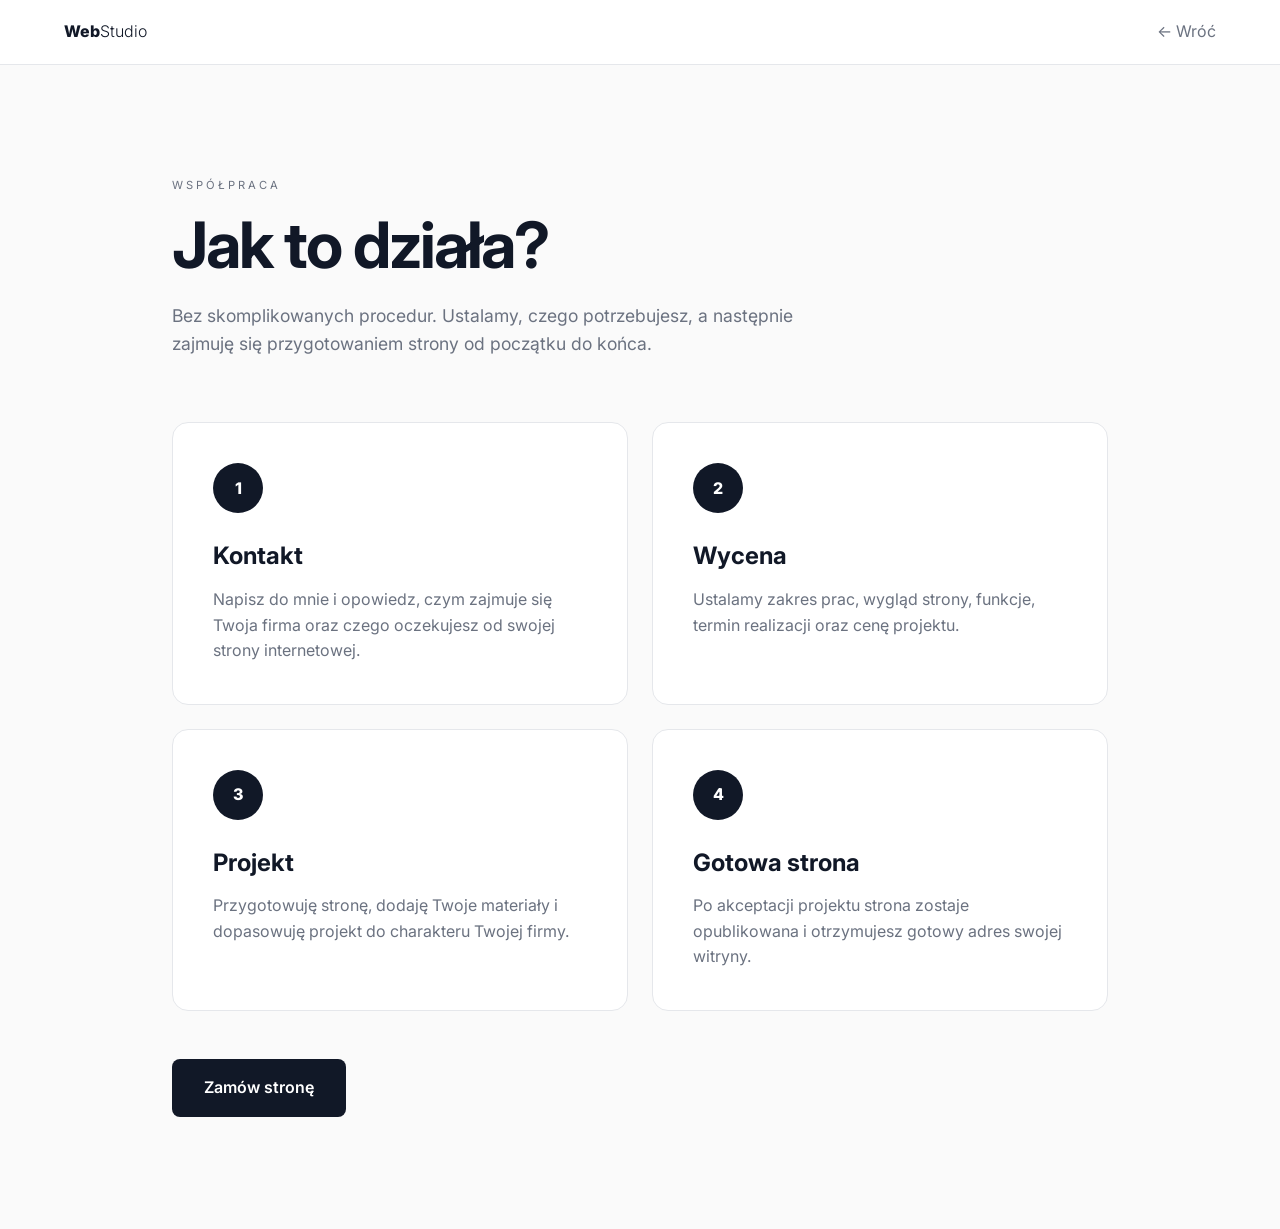
==== jak-to-dziala.html @ d06c2d69 "Create jak-to-dziala.html" ====
<!DOCTYPE html><html lang="pl">
<head><meta charset="UTF-8">
<meta name="viewport" content="width=device-width, initial-scale=1.0"><title>Jak to działa | WebStudio</title><link href="https://fonts.googleapis.com/css2?family=Inter:wght@300;400;500;600;700;800&display=swap" rel="stylesheet"><style>

*{
    margin:0;
    padding:0;
    box-sizing:border-box;
}

body{
    font-family:'Inter',sans-serif;
    background:#fafafa;
    color:#111827;
    line-height:1.6;
}

nav{
    padding:1.2rem 4rem;
    background:#fff;
    border-bottom:1px solid #e5e7eb;
    display:flex;
    justify-content:space-between;
}

nav a{
    text-decoration:none;
    color:#111827;
}

.logo{
    font-weight:800;
}

.logo span{
    font-weight:300;
}

.back{
    color:#6b7280;
}

main{
    max-width:1000px;
    margin:auto;
    padding:7rem 2rem;
}

.label{
    color:#6b7280;
    text-transform:uppercase;
    letter-spacing:3px;
    font-size:.7rem;
    margin-bottom:1rem;
}

h1{
    font-size:clamp(2.5rem,5vw,4.5rem);
    line-height:1.05;
    letter-spacing:-2px;
    margin-bottom:1.5rem;
}

.intro{
    color:#6b7280;
    font-size:1.1rem;
    max-width:650px;
    margin-bottom:4rem;
}

.steps{
    display:grid;
    grid-template-columns:1fr 1fr;
    gap:1.5rem;
}

.step{
    background:#fff;
    border:1px solid #e5e7eb;
    border-radius:16px;
    padding:2.5rem;
    transition:.3s;
}

.step:hover{
    transform:translateY(-5px);
    box-shadow:0 20px 40px rgba(0,0,0,.06);
}

.number{
    width:50px;
    height:50px;
    border-radius:50%;
    background:#111827;
    color:#fff;
    display:flex;
    align-items:center;
    justify-content:center;
    font-weight:800;
    margin-bottom:1.5rem;
}

.step h2{
    margin-bottom:.7rem;
}

.step p{
    color:#6b7280;
}

.button{
    display:inline-block;
    margin-top:3rem;
    padding:1rem 2rem;
    background:#111827;
    color:#fff;
    border-radius:8px;
    text-decoration:none;
    font-weight:600;
}

@media(max-width:700px){

    nav{
        padding:1rem 1.3rem;
    }

    main{
        padding:5rem 1.3rem;
    }

    .steps{
        grid-template-columns:1fr;
    }

}

</style></head><body><nav><a href="index.html" class="logo">
Web<span>Studio</span>
</a><a href="index.html" class="back">
← Wróć
</a></nav><main><div class="label">
Współpraca
</div><h1>
Jak to działa?
</h1><p class="intro">
Bez skomplikowanych procedur. Ustalamy, czego potrzebujesz,
a następnie zajmuję się przygotowaniem strony od początku do końca.
</p><div class="steps"><div class="step"><div class="number">
1
</div><h2>
Kontakt
</h2><p>
Napisz do mnie i opowiedz, czym zajmuje się Twoja firma
oraz czego oczekujesz od swojej strony internetowej.
</p></div><div class="step"><div class="number">
2
</div><h2>
Wycena
</h2><p>
Ustalamy zakres prac, wygląd strony, funkcje,
termin realizacji oraz cenę projektu.
</p></div><div class="step"><div class="number">
3
</div><h2>
Projekt
</h2><p>
Przygotowuję stronę, dodaję Twoje materiały
i dopasowuję projekt do charakteru Twojej firmy.
</p></div><div class="step"><div class="number">
4
</div><h2>
Gotowa strona
</h2><p>
Po akceptacji projektu strona zostaje opublikowana
i otrzymujesz gotowy adres swojej witryny.
</p></div></div><a href="index.html#kontakt" class="button">
Zamów stronę
</a></main></body>
</html>
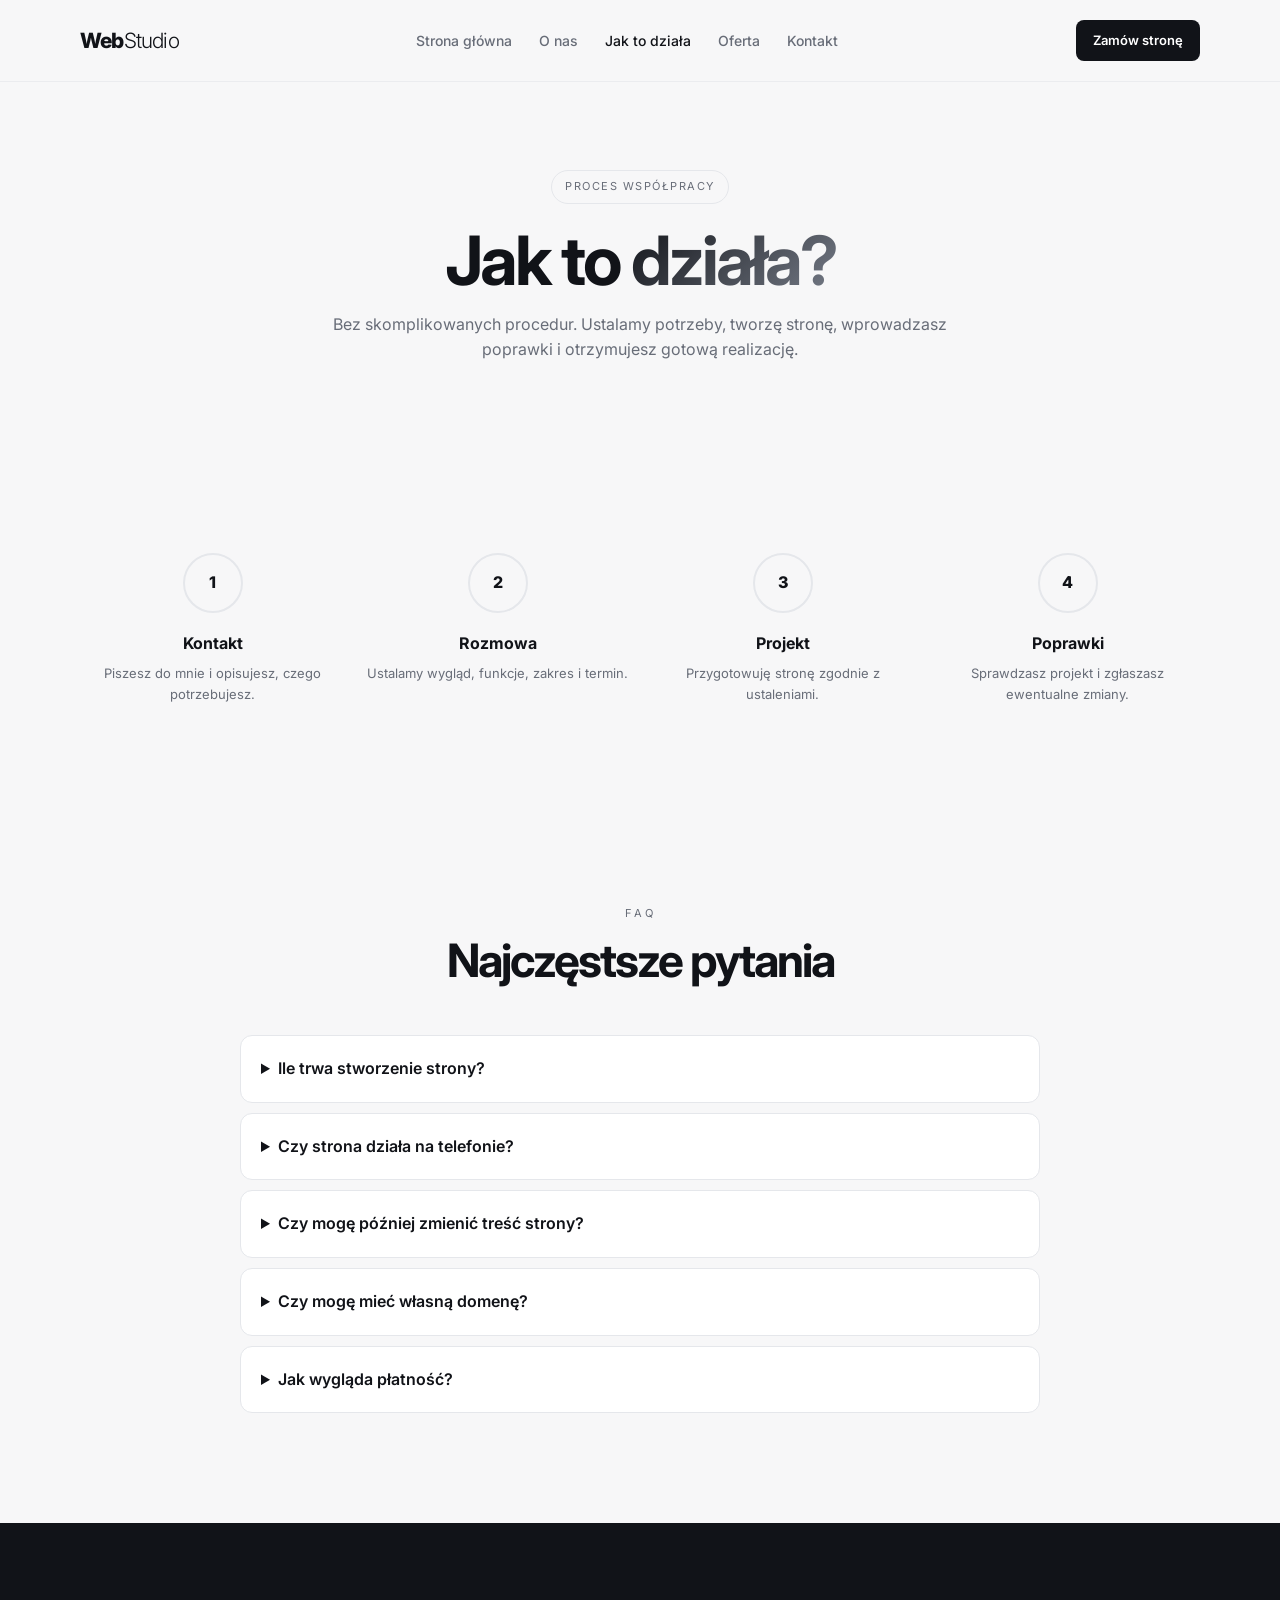
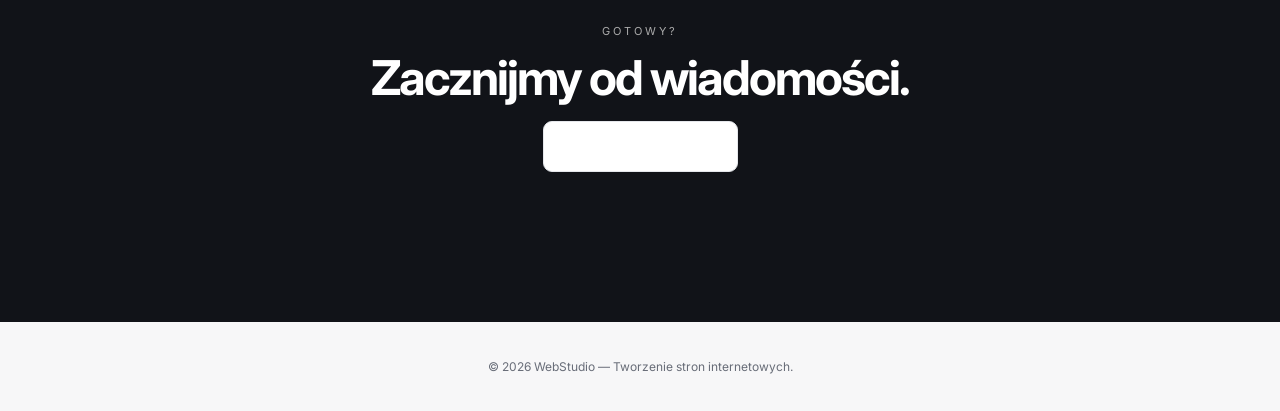
==== commit 5cba6410: "Update jak-to-dziala.html" ====
--- a/jak-to-dziala.html
+++ b/jak-to-dziala.html
@@ -1,180 +1,127 @@
 <!DOCTYPE html><html lang="pl">
-<head><meta charset="UTF-8">
-<meta name="viewport" content="width=device-width, initial-scale=1.0"><title>Jak to działa | WebStudio</title><link href="https://fonts.googleapis.com/css2?family=Inter:wght@300;400;500;600;700;800&display=swap" rel="stylesheet"><style>
+<head>
+<meta charset="UTF-8">
+<meta name="viewport" content="width=device-width,initial-scale=1.0">
+<title>Jak to działa — WebStudio</title>
+<link href="https://fonts.googleapis.com/css2?family=Inter:wght@300;400;500;600;700;800&display=swap" rel="stylesheet">
+<link rel="stylesheet" href="style.css">
+</head><body class="page"><nav id="navbar">
+<div class="container nav-inner"><a href="index.html" class="logo">Web<span>Studio</span></a>
 
-*{
-    margin:0;
-    padding:0;
-    box-sizing:border-box;
+<ul class="nav-links" id="navLinks">
+<li><a href="index.html">Strona główna</a></li>
+<li><a href="o-nas.html">O nas</a></li>
+<li><a href="jak-to-dziala.html" class="active">Jak to działa</a></li>
+<li><a href="index.html#oferta">Oferta</a></li>
+<li><a href="index.html#kontakt">Kontakt</a></li>
+</ul><a href="index.html#kontakt" class="nav-button">Zamów stronę</a>
+
+<button class="mobile-toggle" onclick="toggleMenu()">☰</button>
+
+</div>
+</nav><header class="page-hero"><div class="container"><div class="badge">Proces współpracy</div><h1>
+Jak to <span class="gradient-text">działa?</span>
+</h1><p>
+Bez skomplikowanych procedur.
+Ustalamy potrzeby, tworzę stronę, wprowadzasz poprawki
+i otrzymujesz gotową realizację.
+</p></div></header><section class="section reveal"><div class="container"><div class="process"><div class="step">
+<div class="step-number">1</div>
+<h3>Kontakt</h3>
+<p>
+Piszesz do mnie i opisujesz,
+czego potrzebujesz.
+</p>
+</div><div class="step">
+<div class="step-number">2</div>
+<h3>Rozmowa</h3>
+<p>
+Ustalamy wygląd, funkcje,
+zakres i termin.
+</p>
+</div><div class="step">
+<div class="step-number">3</div>
+<h3>Projekt</h3>
+<p>
+Przygotowuję stronę zgodnie
+z ustaleniami.
+</p>
+</div><div class="step">
+<div class="step-number">4</div>
+<h3>Poprawki</h3>
+<p>
+Sprawdzasz projekt i zgłaszasz
+ewentualne zmiany.
+</p>
+</div></div></div></section><section class="section reveal"><div class="container"><div class="section-head"><div class="label">FAQ</div><h2 class="section-title">
+Najczęstsze pytania
+</h2></div><div class="faq"><details class="faq-item">
+<summary>Ile trwa stworzenie strony?</summary>
+<div class="faq-answer">
+W zależności od zakresu projektu zazwyczaj kilka dni roboczych.
+Dokładny termin ustalamy przed rozpoczęciem realizacji.
+</div>
+</details><details class="faq-item">
+<summary>Czy strona działa na telefonie?</summary>
+<div class="faq-answer">
+Tak. Strony są przygotowywane responsywnie,
+więc dopasowują się do ekranów telefonów, tabletów i komputerów.
+</div>
+</details><details class="faq-item">
+<summary>Czy mogę później zmienić treść strony?</summary>
+<div class="faq-answer">
+Tak. Możemy ustalić późniejsze aktualizacje
+i dodatkowe zmiany.
+</div>
+</details><details class="faq-item">
+<summary>Czy mogę mieć własną domenę?</summary>
+<div class="faq-answer">
+Tak. Stronę można później podpiąć pod własną domenę,
+np. twojafirma.pl.
+</div>
+</details><details class="faq-item">
+<summary>Jak wygląda płatność?</summary>
+<div class="faq-answer">
+Szczegóły płatności ustalamy indywidualnie przed rozpoczęciem
+realizacji projektu.
+</div>
+</details></div></div></section><section class="contact reveal"><div class="container"><div class="section-head"><div class="label" style="color:#aaa">Gotowy?</div><h2>
+Zacznijmy od wiadomości.
+</h2><div class="buttons"><a href="index.html#kontakt" class="btn btn-light">
+Napisz do WebStudio
+</a></div></div></div></section><footer>
+<div class="container">
+© 2026 WebStudio — Tworzenie stron internetowych.
+</div>
+</footer><script>
+
+function toggleMenu(){
+    document.getElementById("navLinks").classList.toggle("open");
 }
 
-body{
-    font-family:'Inter',sans-serif;
-    background:#fafafa;
-    color:#111827;
-    line-height:1.6;
-}
+window.addEventListener("scroll",function(){
 
-nav{
-    padding:1.2rem 4rem;
-    background:#fff;
-    border-bottom:1px solid #e5e7eb;
-    display:flex;
-    justify-content:space-between;
-}
+    document
+        .getElementById("navbar")
+        .classList.toggle("scrolled",window.scrollY>40);
 
-nav a{
-    text-decoration:none;
-    color:#111827;
-}
+});
 
-.logo{
-    font-weight:800;
-}
+const observer=new IntersectionObserver(
+    entries=>{
+        entries.forEach(entry=>{
+            if(entry.isIntersecting){
+                entry.target.classList.add("visible");
+                observer.unobserve(entry.target);
+            }
+        });
+    },
+    {threshold:.12}
+);
 
-.logo span{
-    font-weight:300;
-}
+document.querySelectorAll(".reveal").forEach(
+    element=>observer.observe(element)
+);
 
-.back{
-    color:#6b7280;
-}
-
-main{
-    max-width:1000px;
-    margin:auto;
-    padding:7rem 2rem;
-}
-
-.label{
-    color:#6b7280;
-    text-transform:uppercase;
-    letter-spacing:3px;
-    font-size:.7rem;
-    margin-bottom:1rem;
-}
-
-h1{
-    font-size:clamp(2.5rem,5vw,4.5rem);
-    line-height:1.05;
-    letter-spacing:-2px;
-    margin-bottom:1.5rem;
-}
-
-.intro{
-    color:#6b7280;
-    font-size:1.1rem;
-    max-width:650px;
-    margin-bottom:4rem;
-}
-
-.steps{
-    display:grid;
-    grid-template-columns:1fr 1fr;
-    gap:1.5rem;
-}
-
-.step{
-    background:#fff;
-    border:1px solid #e5e7eb;
-    border-radius:16px;
-    padding:2.5rem;
-    transition:.3s;
-}
-
-.step:hover{
-    transform:translateY(-5px);
-    box-shadow:0 20px 40px rgba(0,0,0,.06);
-}
-
-.number{
-    width:50px;
-    height:50px;
-    border-radius:50%;
-    background:#111827;
-    color:#fff;
-    display:flex;
-    align-items:center;
-    justify-content:center;
-    font-weight:800;
-    margin-bottom:1.5rem;
-}
-
-.step h2{
-    margin-bottom:.7rem;
-}
-
-.step p{
-    color:#6b7280;
-}
-
-.button{
-    display:inline-block;
-    margin-top:3rem;
-    padding:1rem 2rem;
-    background:#111827;
-    color:#fff;
-    border-radius:8px;
-    text-decoration:none;
-    font-weight:600;
-}
-
-@media(max-width:700px){
-
-    nav{
-        padding:1rem 1.3rem;
-    }
-
-    main{
-        padding:5rem 1.3rem;
-    }
-
-    .steps{
-        grid-template-columns:1fr;
-    }
-
-}
-
-</style></head><body><nav><a href="index.html" class="logo">
-Web<span>Studio</span>
-</a><a href="index.html" class="back">
-← Wróć
-</a></nav><main><div class="label">
-Współpraca
-</div><h1>
-Jak to działa?
-</h1><p class="intro">
-Bez skomplikowanych procedur. Ustalamy, czego potrzebujesz,
-a następnie zajmuję się przygotowaniem strony od początku do końca.
-</p><div class="steps"><div class="step"><div class="number">
-1
-</div><h2>
-Kontakt
-</h2><p>
-Napisz do mnie i opowiedz, czym zajmuje się Twoja firma
-oraz czego oczekujesz od swojej strony internetowej.
-</p></div><div class="step"><div class="number">
-2
-</div><h2>
-Wycena
-</h2><p>
-Ustalamy zakres prac, wygląd strony, funkcje,
-termin realizacji oraz cenę projektu.
-</p></div><div class="step"><div class="number">
-3
-</div><h2>
-Projekt
-</h2><p>
-Przygotowuję stronę, dodaję Twoje materiały
-i dopasowuję projekt do charakteru Twojej firmy.
-</p></div><div class="step"><div class="number">
-4
-</div><h2>
-Gotowa strona
-</h2><p>
-Po akceptacji projektu strona zostaje opublikowana
-i otrzymujesz gotowy adres swojej witryny.
-</p></div></div><a href="index.html#kontakt" class="button">
-Zamów stronę
-</a></main></body>
+</script></body>
 </html>
--- a/style.css
+++ b/style.css
@@ -0,0 +1,759 @@
+:root{
+--bg:#f7f7f8;
+--white:#ffffff;
+--text:#111318;
+--muted:#686d78;
+--border:#e5e7eb;
+--dark:#111318;
+--dark2:#1b1d23;
+--green:#10b981;
+--shadow:0 20px 60px rgba(17,19,24,.08);
+}
+
+*{
+margin:0;
+padding:0;
+box-sizing:border-box;
+}
+
+html{
+scroll-behavior:smooth;
+}
+
+body{
+font-family:Inter,Arial,sans-serif;
+background:var(--bg);
+color:var(--text);
+line-height:1.6;
+overflow-x:hidden;
+}
+
+a{
+color:inherit;
+}
+
+.container{
+width:min(1120px,calc(100% - 40px));
+margin:auto;
+}
+
+.page{
+animation:pageIn .55s ease;
+}
+
+@keyframes pageIn{
+from{
+opacity:0;
+transform:translateY(15px);
+}
+to{
+opacity:1;
+transform:translateY(0);
+}
+}
+
+/* NAVIGATION */
+
+nav{
+position:fixed;
+top:0;
+left:0;
+width:100%;
+z-index:1000;
+padding:20px 0;
+background:rgba(247,247,248,.82);
+backdrop-filter:blur(18px);
+border-bottom:1px solid rgba(229,231,235,.7);
+transition:.3s;
+}
+
+nav.scrolled{
+padding:13px 0;
+box-shadow:0 8px 30px rgba(0,0,0,.05);
+}
+
+.nav-inner{
+display:flex;
+align-items:center;
+justify-content:space-between;
+}
+
+.logo{
+text-decoration:none;
+font-size:21px;
+font-weight:800;
+letter-spacing:-.8px;
+}
+
+.logo span{
+font-weight:300;
+}
+
+.nav-links{
+display:flex;
+gap:27px;
+list-style:none;
+}
+
+.nav-links a{
+text-decoration:none;
+color:var(--muted);
+font-size:14px;
+font-weight:500;
+transition:.25s;
+}
+
+.nav-links a:hover,
+.nav-links a.active{
+color:var(--text);
+}
+
+.nav-button{
+text-decoration:none;
+background:var(--dark);
+color:#fff;
+padding:10px 17px;
+border-radius:8px;
+font-size:13px;
+font-weight:600;
+transition:.25s;
+}
+
+.nav-button:hover{
+transform:translateY(-2px);
+box-shadow:0 10px 25px rgba(0,0,0,.15);
+}
+
+.mobile-toggle{
+display:none;
+border:0;
+background:none;
+cursor:pointer;
+font-size:24px;
+}
+
+/* HERO */
+
+.hero{
+min-height:92vh;
+display:flex;
+align-items:center;
+text-align:center;
+padding:150px 0 90px;
+position:relative;
+overflow:hidden;
+}
+
+.hero::before{
+content:"";
+position:absolute;
+width:700px;
+height:700px;
+left:50%;
+top:5%;
+transform:translateX(-50%);
+background:radial-gradient(circle,rgba(17,19,24,.07),transparent 68%);
+pointer-events:none;
+animation:glow 8s ease-in-out infinite;
+}
+
+@keyframes glow{
+0%,100%{transform:translateX(-50%) scale(1)}
+50%{transform:translateX(-50%) scale(1.08)}
+}
+
+.hero-content{
+position:relative;
+z-index:1;
+width:100%;
+}
+
+.badge{
+display:inline-block;
+padding:7px 13px;
+border:1px solid var(--border);
+border-radius:50px;
+color:var(--muted);
+font-size:11px;
+letter-spacing:1.5px;
+text-transform:uppercase;
+margin-bottom:22px;
+}
+
+.hero h1{
+font-size:clamp(42px,7vw,82px);
+line-height:1;
+letter-spacing:-4px;
+max-width:900px;
+margin:0 auto 24px;
+}
+
+.gradient-text{
+background:linear-gradient(135deg,#111318,#777d89);
+-webkit-background-clip:text;
+-webkit-text-fill-color:transparent;
+}
+
+.hero p{
+color:var(--muted);
+max-width:630px;
+margin:0 auto 32px;
+font-size:17px;
+}
+
+.buttons{
+display:flex;
+justify-content:center;
+gap:12px;
+flex-wrap:wrap;
+}
+
+.btn{
+display:inline-flex;
+align-items:center;
+justify-content:center;
+padding:13px 22px;
+border-radius:9px;
+text-decoration:none;
+font-size:14px;
+font-weight:600;
+transition:.3s;
+}
+
+.btn-dark{
+background:var(--dark);
+color:white;
+}
+
+.btn-light{
+border:1px solid var(--border);
+background:white;
+}
+
+.btn:hover{
+transform:translateY(-3px);
+box-shadow:0 12px 30px rgba(0,0,0,.1);
+}
+
+/* SECTIONS */
+
+.section{
+padding:100px 0;
+}
+
+.section-head{
+text-align:center;
+margin-bottom:50px;
+}
+
+.label{
+color:var(--muted);
+font-size:11px;
+letter-spacing:3px;
+text-transform:uppercase;
+margin-bottom:12px;
+}
+
+.section-title{
+font-size:clamp(30px,4vw,46px);
+line-height:1.1;
+letter-spacing:-2px;
+margin-bottom:13px;
+}
+
+.section-subtitle{
+color:var(--muted);
+max-width:580px;
+margin:auto;
+}
+
+/* CARDS */
+
+.grid{
+display:grid;
+grid-template-columns:repeat(3,1fr);
+gap:18px;
+}
+
+.card{
+background:var(--white);
+border:1px solid var(--border);
+border-radius:16px;
+padding:30px;
+transition:.35s;
+}
+
+.card:hover{
+transform:translateY(-7px);
+box-shadow:var(--shadow);
+border-color:transparent;
+}
+
+.icon{
+width:48px;
+height:48px;
+display:flex;
+align-items:center;
+justify-content:center;
+background:#f0f1f3;
+border-radius:11px;
+margin-bottom:22px;
+font-size:21px;
+}
+
+.card h3{
+margin-bottom:8px;
+font-size:18px;
+}
+
+.card p{
+color:var(--muted);
+font-size:14px;
+}
+
+/* PRICING */
+
+.pricing{
+display:grid;
+grid-template-columns:repeat(3,1fr);
+gap:18px;
+}
+
+.price-card{
+background:white;
+border:1px solid var(--border);
+border-radius:18px;
+padding:34px;
+position:relative;
+transition:.35s;
+}
+
+.price-card:hover{
+transform:translateY(-8px);
+box-shadow:var(--shadow);
+}
+
+.price-card.featured{
+border:1.5px solid var(--dark);
+}
+
+.popular{
+position:absolute;
+right:20px;
+top:0;
+transform:translateY(-50%);
+background:var(--dark);
+color:white;
+border-radius:30px;
+padding:6px 12px;
+font-size:10px;
+font-weight:700;
+letter-spacing:1px;
+text-transform:uppercase;
+}
+
+.price-name{
+font-size:18px;
+font-weight:700;
+}
+
+.price-description{
+color:var(--muted);
+font-size:13px;
+margin-bottom:20px;
+}
+
+.price{
+font-size:38px;
+font-weight:800;
+letter-spacing:-2px;
+}
+
+.price-list{
+list-style:none;
+margin:24px 0;
+}
+
+.price-list li{
+border-bottom:1px solid var(--border);
+padding:9px 0;
+font-size:14px;
+}
+
+.price-list li::before{
+content:"✓";
+color:var(--green);
+font-weight:800;
+margin-right:9px;
+}
+
+.full-btn{
+display:block;
+width:100%;
+text-align:center;
+padding:12px;
+border-radius:8px;
+text-decoration:none;
+background:#f5f5f6;
+font-weight:600;
+font-size:14px;
+transition:.25s;
+}
+
+.featured .full-btn,
+.full-btn:hover{
+background:var(--dark);
+color:white;
+}
+
+/* PORTFOLIO */
+
+.portfolio{
+display:grid;
+grid-template-columns:repeat(3,1fr);
+gap:18px;
+}
+
+.project{
+background:white;
+border:1px solid var(--border);
+border-radius:16px;
+overflow:hidden;
+transition:.35s;
+}
+
+.project:hover{
+transform:translateY(-7px);
+box-shadow:var(--shadow);
+}
+
+.project-preview{
+height:210px;
+background:linear-gradient(135deg,#111318,#444952);
+display:flex;
+align-items:center;
+justify-content:center;
+color:white;
+font-size:26px;
+font-weight:800;
+letter-spacing:-1px;
+}
+
+.project-info{
+padding:23px;
+}
+
+.project-info h3{
+margin-bottom:5px;
+}
+
+.project-info p{
+color:var(--muted);
+font-size:13px;
+}
+
+/* PROCESS */
+
+.process{
+display:grid;
+grid-template-columns:repeat(4,1fr);
+gap:20px;
+}
+
+.step{
+text-align:center;
+}
+
+.step-number{
+width:60px;
+height:60px;
+margin:0 auto 18px;
+display:flex;
+align-items:center;
+justify-content:center;
+border:2px solid var(--border);
+border-radius:50%;
+font-weight:800;
+transition:.3s;
+}
+
+.step:hover .step-number{
+background:var(--dark);
+color:white;
+border-color:var(--dark);
+transform:scale(1.08);
+}
+
+.step h3{
+font-size:16px;
+margin-bottom:7px;
+}
+
+.step p{
+color:var(--muted);
+font-size:13px;
+}
+
+/* DARK CONTACT */
+
+.contact{
+background:var(--dark);
+color:white;
+padding:100px 0;
+}
+
+.contact-grid{
+display:grid;
+grid-template-columns:1fr 1fr;
+gap:70px;
+align-items:center;
+}
+
+.contact h2{
+font-size:48px;
+line-height:1.05;
+letter-spacing:-2px;
+margin-bottom:18px;
+}
+
+.contact-description{
+color:rgba(255,255,255,.65);
+margin-bottom:25px;
+}
+
+.email-box{
+display:inline-block;
+color:white;
+text-decoration:none;
+border-bottom:1px solid rgba(255,255,255,.4);
+padding-bottom:4px;
+}
+
+.form{
+background:rgba(255,255,255,.05);
+border:1px solid rgba(255,255,255,.1);
+padding:30px;
+border-radius:16px;
+}
+
+.form-group{
+margin-bottom:15px;
+}
+
+.form-group label{
+display:block;
+font-size:11px;
+text-transform:uppercase;
+letter-spacing:1px;
+color:rgba(255,255,255,.55);
+margin-bottom:6px;
+}
+
+.form-group input,
+.form-group textarea,
+.form-group select{
+width:100%;
+padding:12px;
+border-radius:8px;
+border:1px solid rgba(255,255,255,.14);
+background:rgba(255,255,255,.07);
+color:white;
+font:inherit;
+font-size:14px;
+}
+
+.form-group input:focus,
+.form-group textarea:focus,
+.form-group select:focus{
+outline:none;
+border-color:rgba(255,255,255,.45);
+}
+
+.form-group textarea{
+min-height:120px;
+resize:vertical;
+}
+
+.form-group select option{
+background:#111318;
+}
+
+.submit{
+width:100%;
+border:0;
+border-radius:8px;
+padding:13px;
+background:white;
+color:var(--dark);
+font-weight:700;
+cursor:pointer;
+transition:.25s;
+}
+
+.submit:hover{
+transform:translateY(-2px);
+}
+
+/* PAGE HERO */
+
+.page-hero{
+padding:170px 0 90px;
+text-align:center;
+}
+
+.page-hero h1{
+font-size:clamp(42px,6vw,68px);
+line-height:1;
+letter-spacing:-3px;
+margin-bottom:18px;
+}
+
+.page-hero p{
+max-width:620px;
+margin:auto;
+color:var(--muted);
+}
+
+/* FAQ */
+
+.faq{
+max-width:800px;
+margin:auto;
+}
+
+.faq-item{
+background:white;
+border:1px solid var(--border);
+border-radius:12px;
+margin-bottom:10px;
+overflow:hidden;
+}
+
+.faq-item summary{
+cursor:pointer;
+padding:20px;
+font-weight:600;
+}
+
+.faq-answer{
+padding:0 20px 20px;
+color:var(--muted);
+font-size:14px;
+}
+
+/* FOOTER */
+
+footer{
+padding:35px 0;
+text-align:center;
+color:var(--muted);
+font-size:12px;
+background:var(--bg);
+}
+
+/* SCROLL ANIMATION */
+
+.reveal{
+opacity:0;
+transform:translateY(30px);
+transition:opacity .7s ease,transform .7s ease;
+}
+
+.reveal.visible{
+opacity:1;
+transform:translateY(0);
+}
+
+/* MOBILE */
+
+@media(max-width:800px){
+
+.nav-links{
+    position:absolute;
+    left:20px;
+    right:20px;
+    top:70px;
+    display:none;
+    flex-direction:column;
+    gap:0;
+    background:white;
+    border:1px solid var(--border);
+    border-radius:12px;
+    padding:10px;
+    box-shadow:var(--shadow);
+}
+
+.nav-links.open{
+    display:flex;
+}
+
+.nav-links a{
+    display:block;
+    padding:12px;
+}
+
+.mobile-toggle{
+    display:block;
+}
+
+.nav-button{
+    display:none;
+}
+
+.hero{
+    min-height:85vh;
+    padding-top:140px;
+}
+
+.hero h1{
+    letter-spacing:-2.5px;
+}
+
+.grid,
+.pricing,
+.portfolio{
+    grid-template-columns:1fr;
+}
+
+.process{
+    grid-template-columns:1fr 1fr;
+}
+
+.contact-grid{
+    grid-template-columns:1fr;
+    gap:35px;
+}
+
+.contact h2{
+    font-size:38px;
+}
+
+}
+
+@media(max-width:500px){
+
+.container{
+    width:min(100% - 28px,1120px);
+}
+
+.section{
+    padding:75px 0;
+}
+
+.process{
+    grid-template-columns:1fr;
+}
+
+.hero h1{
+    font-size:43px;
+}
+
+.buttons{
+    flex-direction:column;
+}
+
+.btn{
+    width:100%;
+}
+
+  }
